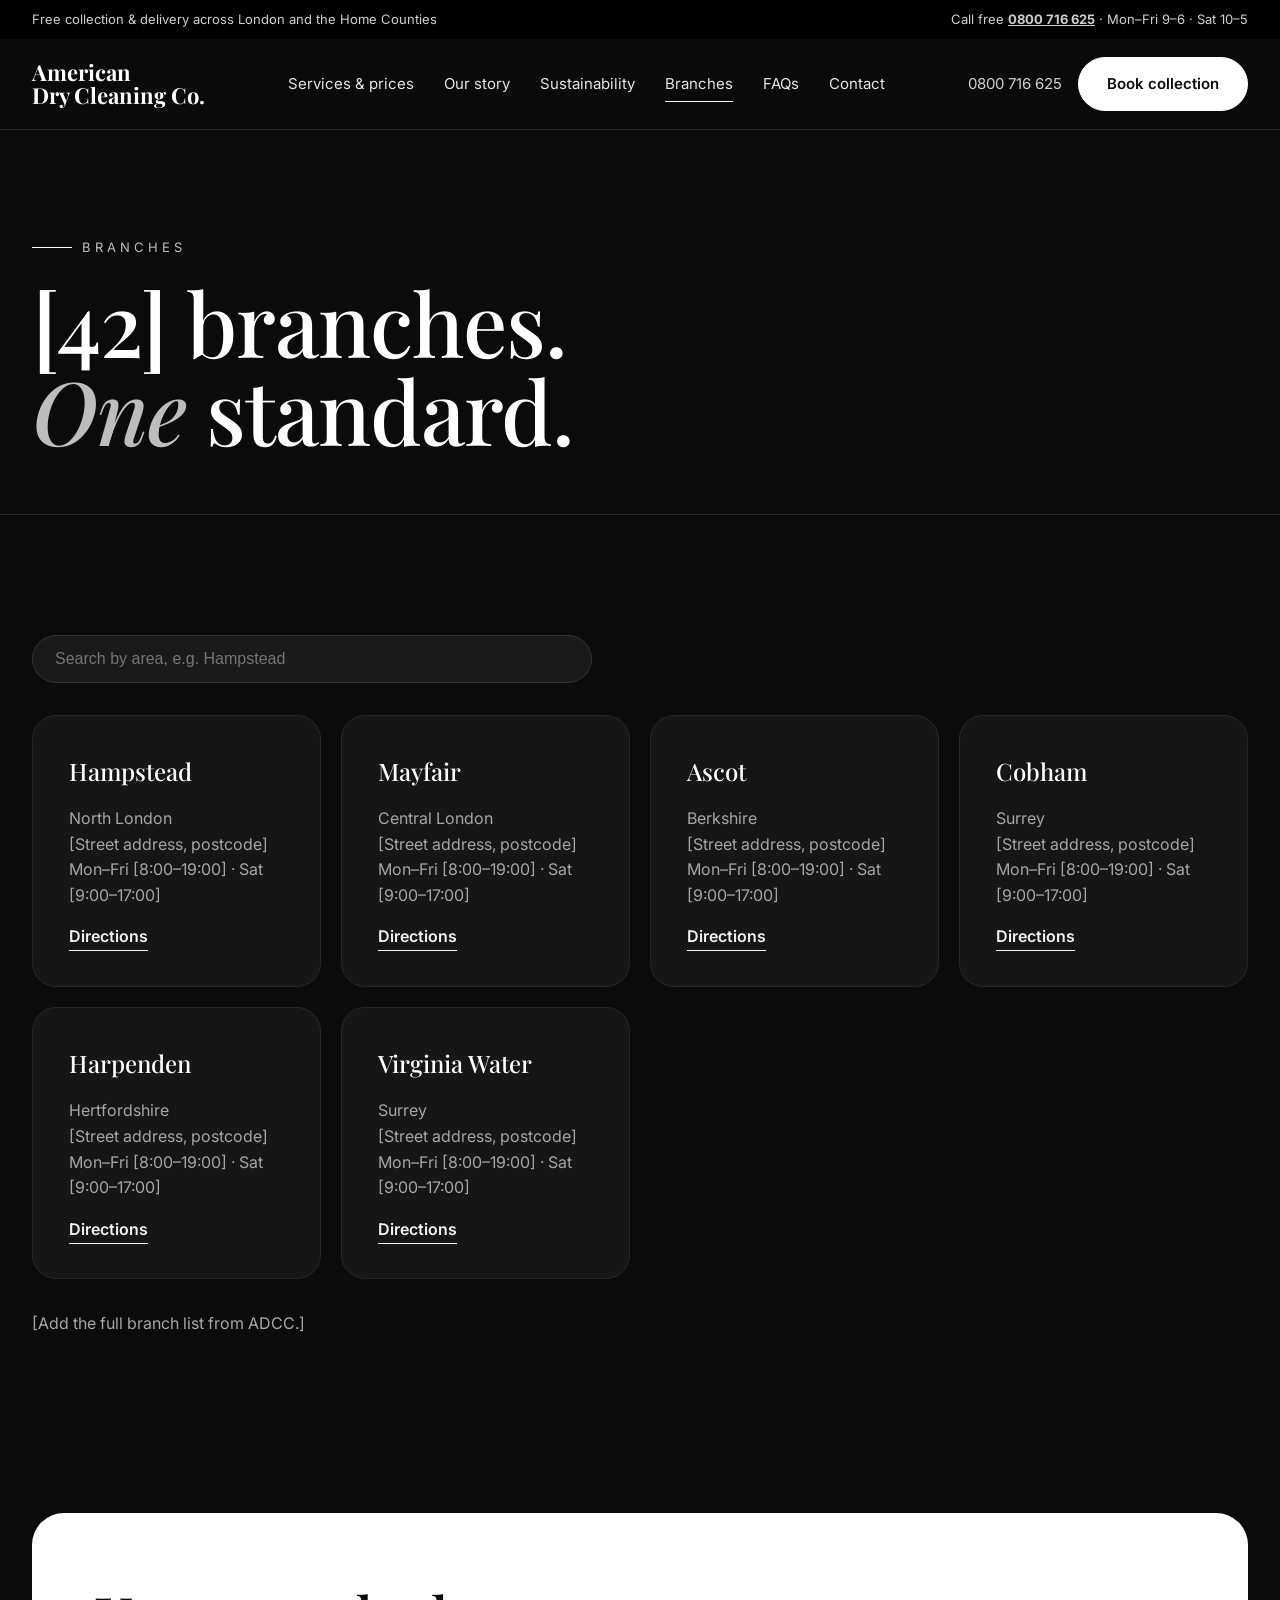
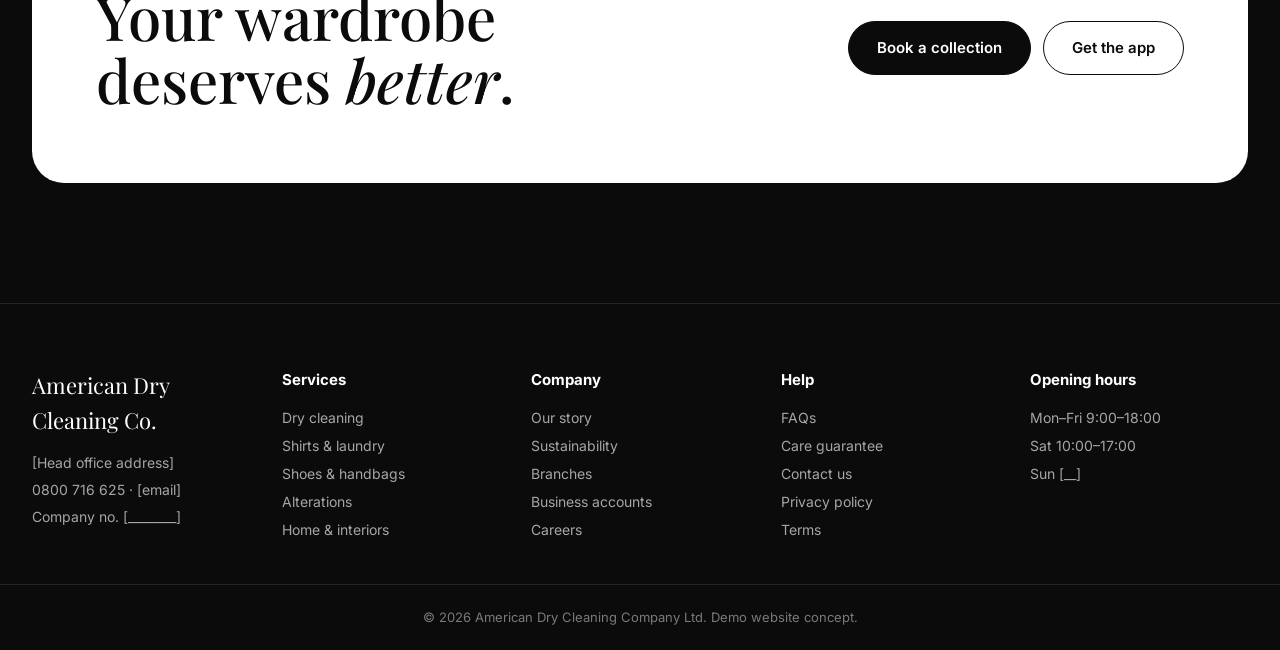
==== branches.html @ c9c5dc47 "ADCC demo website Co-Authored-By: Claude Opus 5.5 <noreply@anthropic.com> Claude-Session: https://cl" ====
<!doctype html>
<html lang="en">
<head>
<meta charset="utf-8">
<meta name="viewport" content="width=device-width, initial-scale=1">
<title>Branches | American Dry Cleaning Company</title>
<meta name="description" content="Find your nearest American Dry Cleaning Company branch in London and the Home Counties, with opening hours and directions.">
<link rel="preconnect" href="https://fonts.googleapis.com">
<link rel="preconnect" href="https://fonts.gstatic.com" crossorigin>
<link href="https://fonts.googleapis.com/css2?family=Playfair+Display:ital,wght@0,500;0,700;1,500&family=Inter:wght@400;500;600&display=swap" rel="stylesheet">
<link rel="stylesheet" href="styles.css">
</head>
<body>
<a class="sr-only" href="#main">Skip to content</a>
<div class="topbar"><div class="wrap"><span>Free collection &amp; delivery across London and the Home Counties</span><span>Call free <a href="tel:0800716625"><b>0800 716 625</b></a> · Mon–Fri 9–6 · Sat 10–5</span></div></div>
<header class="site-header"><div class="wrap">
<a class="logo" href="index.html">American<br>Dry Cleaning Co.</a>
<nav class="nav" aria-label="Main">
<a href="services.html">Services &amp; prices</a>
<a href="our-story.html">Our story</a>
<a href="sustainability.html">Sustainability</a>
<a href="branches.html">Branches</a>
<a href="faq.html">FAQs</a>
<a href="contact.html">Contact</a>
</nav>
<div class="header-cta"><a class="tel" href="tel:0800716625">0800 716 625</a><a class="btn btn-white" href="book.html">Book collection</a>
<button class="menu-btn" aria-label="Open menu" aria-expanded="false"><svg width="22" height="22" viewBox="0 0 24 24" fill="none" stroke="currentColor" stroke-width="2" aria-hidden="true"><path d="M3 6h18M3 12h18M3 18h18"/></svg></button></div>
</div></header>
<main id="main">
<section class="page-hero"><div class="wrap"><span class="eyebrow">Branches</span><h1 style="margin-top:20px">[42] branches.<br><em><i>One</i></em> standard.</h1></div></section>
<section class="section"><div class="wrap">
<div class="branch-search"><label for="branch-q" class="sr-only">Search branches</label><input id="branch-q" type="search" placeholder="Search by area, e.g. Hampstead"></div>
<div class="grid g3"><div class="card branch tilt reveal"><h3>Hampstead</h3><p>North London<br>[Street address, postcode]<br>Mon–Fri [8:00–19:00] · Sat [9:00–17:00]</p><a class="link-line" href="https://maps.google.com/?q=American+Dry+Cleaning+Company+Hampstead" target="_blank" rel="noopener">Directions</a></div><div class="card branch tilt reveal"><h3>Mayfair</h3><p>Central London<br>[Street address, postcode]<br>Mon–Fri [8:00–19:00] · Sat [9:00–17:00]</p><a class="link-line" href="https://maps.google.com/?q=American+Dry+Cleaning+Company+Mayfair" target="_blank" rel="noopener">Directions</a></div><div class="card branch tilt reveal"><h3>Ascot</h3><p>Berkshire<br>[Street address, postcode]<br>Mon–Fri [8:00–19:00] · Sat [9:00–17:00]</p><a class="link-line" href="https://maps.google.com/?q=American+Dry+Cleaning+Company+Ascot" target="_blank" rel="noopener">Directions</a></div><div class="card branch tilt reveal"><h3>Cobham</h3><p>Surrey<br>[Street address, postcode]<br>Mon–Fri [8:00–19:00] · Sat [9:00–17:00]</p><a class="link-line" href="https://maps.google.com/?q=American+Dry+Cleaning+Company+Cobham" target="_blank" rel="noopener">Directions</a></div><div class="card branch tilt reveal"><h3>Harpenden</h3><p>Hertfordshire<br>[Street address, postcode]<br>Mon–Fri [8:00–19:00] · Sat [9:00–17:00]</p><a class="link-line" href="https://maps.google.com/?q=American+Dry+Cleaning+Company+Harpenden" target="_blank" rel="noopener">Directions</a></div><div class="card branch tilt reveal"><h3>Virginia Water</h3><p>Surrey<br>[Street address, postcode]<br>Mon–Fri [8:00–19:00] · Sat [9:00–17:00]</p><a class="link-line" href="https://maps.google.com/?q=American+Dry+Cleaning+Company+Virginia+Water" target="_blank" rel="noopener">Directions</a></div></div>
<p style="color:var(--muted);margin-top:32px">[Add the full branch list from ADCC.]</p>
</div></section>
<section class="section" style="padding-top:40px"><div class="wrap reveal">
<div class="cta-box"><h2>Your wardrobe deserves <i>better</i>.</h2>
<div style="display:flex;gap:12px;flex-wrap:wrap"><a class="btn btn-dark" href="book.html">Book a collection</a><a class="btn btn-outline-dark" href="#">Get the app</a></div></div>
</div></section>
</main>
<footer class="site-footer"><div class="wrap">
<div><p class="serif" style="font-size:22px;color:#fff;margin:0 0 12px">American Dry Cleaning Co.</p><p style="margin:0;line-height:1.8">[Head office address]<br><a href="tel:0800716625" style="display:inline">0800 716 625</a> · [email]<br>Company no. [________]</p></div>
<div><h4>Services</h4><a href="services.html#garments">Dry cleaning</a><a href="services.html#garments">Shirts &amp; laundry</a><a href="services.html#specialist">Shoes &amp; handbags</a><a href="services.html#specialist">Alterations</a><a href="services.html#home">Home &amp; interiors</a></div>
<div><h4>Company</h4><a href="our-story.html">Our story</a><a href="sustainability.html">Sustainability</a><a href="branches.html">Branches</a><a href="contact.html">Business accounts</a><a href="contact.html">Careers</a></div>
<div><h4>Help</h4><a href="faq.html">FAQs</a><a href="faq.html#guarantee">Care guarantee</a><a href="contact.html">Contact us</a><a href="#">Privacy policy</a><a href="#">Terms</a></div>
<div><h4>Opening hours</h4><p style="margin:0;line-height:2">Mon–Fri 9:00–18:00<br>Sat 10:00–17:00<br>Sun [__]</p></div>
</div><div class="copy">© <span data-year></span> American Dry Cleaning Company Ltd. Demo website concept.</div></footer>
<script src="script.js"></script>
</body>
</html>
---- styles.css ----
:root{--ink:#0B0B0B;--panel:#161616;--line:#262626;--muted:#A6A6A6;--soft:#BDBDBD;--white:#FFFFFF;--serif:'Playfair Display',Georgia,serif;--sans:Inter,system-ui,sans-serif}
*{box-sizing:border-box}
html{scroll-behavior:smooth}
body{margin:0;background:var(--ink);color:#F2F2F2;font-family:var(--sans);line-height:1.6;overflow-x:hidden}
img{max-width:100%;display:block}
a{color:inherit}
.wrap{max-width:1280px;margin:0 auto;padding:0 32px}
.serif{font-family:var(--serif)}
h1,h2,h3{font-family:var(--serif);font-weight:500;color:var(--white);margin:0}
h1{font-size:clamp(46px,7vw,88px);line-height:1;letter-spacing:-1px}
h2{font-size:clamp(36px,5vw,60px);line-height:1.05}
h3{font-size:26px}
em{color:var(--soft)}
.eyebrow{display:inline-flex;align-items:center;gap:10px;font-size:13px;letter-spacing:4px;text-transform:uppercase;color:var(--soft)}
.eyebrow:before{content:"";width:40px;height:1px;background:var(--white)}
.lead{font-size:19px;color:var(--soft);max-width:560px}
.section{padding:120px 0}
.light{background:var(--white);color:var(--ink)}
.light h2,.light h3{color:var(--ink)}
.light p{color:#4A4A4A}
.panel{background:var(--panel);border-top:1px solid var(--line);border-bottom:1px solid var(--line)}

/* buttons */
.btn{display:inline-flex;align-items:center;justify-content:center;gap:8px;min-height:48px;padding:14px 28px;border-radius:999px;font-weight:600;font-size:15px;text-decoration:none;border:1.5px solid var(--white);cursor:pointer;font-family:var(--sans);transition:transform .25s,background .25s,color .25s}
.btn:hover{transform:translateY(-2px)}
.btn-white{background:var(--white);color:var(--ink)}
.btn-white:hover{background:#E6E6E6}
.btn-ghost{background:transparent;color:var(--white)}
.btn-dark{background:var(--ink);color:var(--white);border-color:var(--ink)}
.btn-outline-dark{background:transparent;color:var(--ink);border-color:var(--ink)}

/* header */
.topbar{background:#000;color:#CFCFCF;font-size:13px}
.topbar .wrap{display:flex;justify-content:space-between;flex-wrap:wrap;gap:8px;padding-top:9px;padding-bottom:9px}
.site-header{position:sticky;top:0;z-index:50;background:rgba(11,11,11,.85);backdrop-filter:blur(12px);border-bottom:1px solid var(--line)}
.site-header .wrap{display:flex;align-items:center;justify-content:space-between;gap:20px;padding-top:18px;padding-bottom:18px}
.logo{font-family:var(--serif);font-weight:700;font-size:22px;line-height:1.05;text-decoration:none;color:var(--white)}
.nav{display:flex;gap:30px;font-size:15px}
.nav a{text-decoration:none;color:#E6E6E6;position:relative}
.nav a:after{content:"";position:absolute;left:0;bottom:-6px;width:0;height:1px;background:var(--white);transition:width .3s}
.nav a:hover:after,.nav a.active:after{width:100%}
.header-cta{display:flex;gap:16px;align-items:center}
.header-cta .tel{text-decoration:none;color:#CFCFCF;font-size:15px}
.menu-btn{display:none;background:none;border:1px solid var(--line);color:var(--white);border-radius:10px;width:48px;height:48px;cursor:pointer}
@media(max-width:960px){
 .nav{display:none;position:absolute;top:100%;left:0;right:0;flex-direction:column;gap:0;background:var(--ink);border-bottom:1px solid var(--line)}
 .nav.open{display:flex}
 .nav a{padding:16px 32px;border-top:1px solid var(--line)}
 .menu-btn{display:inline-flex;align-items:center;justify-content:center}
 .header-cta .tel{display:none}
}

/* hero */
.hero{padding:60px 0 100px}
.hero-grid{display:grid;grid-template-columns:1.1fr 1fr;gap:48px;align-items:center}
@media(max-width:960px){.hero-grid{grid-template-columns:1fr}}
.hero-copy{display:flex;flex-direction:column;gap:28px}
.postcode{display:flex;flex-wrap:wrap;gap:8px;background:#1A1A1A;border:1px solid #333;border-radius:999px;padding:8px;max-width:560px}
.postcode input{flex:1;min-width:200px;border:none;background:transparent;color:var(--white);font-size:16px;padding:14px 22px;font-family:var(--sans);outline:none}
.postcode-msg{font-size:14px;color:var(--soft);min-height:22px;margin:-16px 0 0 22px}
.stats{display:flex;gap:40px;flex-wrap:wrap}
.stats b{display:block;font-family:var(--serif);font-weight:500;font-size:38px;color:var(--white)}
.stats span{font-size:14px;color:var(--muted)}
.hero-art{position:relative;height:620px;display:flex;justify-content:center}
.glow{position:absolute;top:60px;left:50%;width:460px;height:460px;margin-left:-230px;border-radius:50%;background:radial-gradient(circle,#2C2C2C 0%,var(--ink) 70%)}
.hanger{position:relative;animation:swing 7s ease-in-out infinite;transform-origin:50% 6%}
.float-card{position:absolute;display:flex;gap:14px;align-items:center;border-radius:18px;padding:18px 20px;box-shadow:0 20px 50px rgba(0,0,0,.5);font-size:14px;line-height:1.35}
.fc1{left:0;top:140px;background:var(--white);color:var(--ink);animation:floaty 5s ease-in-out infinite}
.fc2{right:0;top:380px;background:#1A1A1A;border:1px solid #333;animation:floaty 6s ease-in-out 1s infinite}
.bubble{position:absolute;border-radius:50%;border:1px solid #6E6E6E;animation:bubble 7s ease-in infinite}
@media(max-width:600px){.hero-art{height:520px}.hanger{width:300px;height:440px}.fc1{top:60px}.fc2{top:360px}}

/* marquee */
.marquee{border-top:1px solid var(--line);border-bottom:1px solid var(--line);padding:26px 0;overflow:hidden}
.track{display:flex;gap:56px;width:max-content;font-family:var(--serif);font-style:italic;font-size:34px;color:var(--white);white-space:nowrap;animation:marquee 30s linear infinite}
.track span.dot{color:#5A5A5A;font-style:normal}

/* cards */
.grid{display:grid;gap:20px}
.g3{grid-template-columns:repeat(auto-fit,minmax(280px,1fr))}
.g4{grid-template-columns:repeat(auto-fit,minmax(230px,1fr))}
.card{background:var(--panel);border:1px solid var(--line);border-radius:24px;padding:36px;transform-style:preserve-3d;transition:transform .2s ease-out,box-shadow .4s}
.card.white{background:var(--white);color:var(--ink);border-color:var(--white)}
.card.white h3{color:var(--ink)}
.card.white p{color:#4A4A4A}
.card p{color:var(--muted)}
.card h3{margin:24px 0 10px}
.card .price{color:var(--white);margin:0;font-size:15px}
.card.white .price{color:var(--ink)}
.card .price span{color:#7A7A7A}
.tilt:hover{box-shadow:0 30px 60px rgba(0,0,0,.45)}
.head-row{display:flex;flex-wrap:wrap;justify-content:space-between;align-items:end;gap:24px;margin-bottom:56px}
.link-line{font-weight:600;text-decoration:none;border-bottom:1px solid currentColor;padding-bottom:4px}

/* steps */
.step{border-top:2px solid var(--ink);padding-top:28px}
.step .num{font-family:var(--serif);font-size:72px;line-height:1;color:var(--ink);margin:0}
.step h3{font-family:var(--sans);font-weight:600;font-size:22px;margin:16px 0 10px}

/* story */
.story{display:grid;grid-template-columns:1fr 1fr;gap:72px;align-items:center}
@media(max-width:960px){.story{grid-template-columns:1fr}}
.photos{position:relative;height:560px}
.photos img{position:absolute;object-fit:cover;border-radius:20px;box-shadow:0 40px 80px rgba(0,0,0,.6);transform:perspective(1200px) rotateY(-10deg) rotateX(4deg);transition:transform .8s}
.photos img:hover{transform:none}
.photos .p1{left:0;top:0;width:78%;height:380px}
.photos .p2{right:0;bottom:0;width:62%;height:300px;border:6px solid var(--ink)}
.badge{position:absolute;left:42%;top:320px;animation:spin 18s linear infinite}

/* reviews */
.quote-mark{font-family:var(--serif);font-size:64px;line-height:.5;margin:0 0 18px}
blockquote{margin:0 0 24px;font-size:18px;line-height:1.6}
figure{margin:0}
figcaption{font-size:14px;color:var(--muted)}

/* cta */
.cta-box{background:var(--white);color:var(--ink);border-radius:32px;padding:72px 64px;display:flex;flex-wrap:wrap;justify-content:space-between;align-items:center;gap:32px}
.cta-box h2{color:var(--ink);max-width:620px}
@media(max-width:600px){.cta-box{padding:48px 28px}}

/* page hero */
.page-hero{padding:100px 0 60px;border-bottom:1px solid var(--line)}
.page-hero p{margin-top:20px}

/* tables */
.price-table{width:100%;border-collapse:collapse;margin-bottom:56px}
.price-table caption{text-align:left;font-family:var(--serif);font-size:30px;color:var(--white);padding-bottom:16px}
.price-table th,.price-table td{text-align:left;padding:16px 8px;border-bottom:1px solid var(--line)}
.price-table th{font-size:13px;letter-spacing:2px;text-transform:uppercase;color:var(--muted);font-weight:500}
.price-table td:last-child,.price-table th:last-child{text-align:right}

/* forms */
.form{display:grid;gap:18px;max-width:720px}
.form .row{display:grid;grid-template-columns:1fr 1fr;gap:18px}
@media(max-width:600px){.form .row{grid-template-columns:1fr}}
.form label{display:flex;flex-direction:column;gap:8px;font-size:14px;color:var(--soft)}
.form input,.form select,.form textarea{background:#1A1A1A;border:1px solid #333;border-radius:12px;color:var(--white);padding:14px 16px;font-size:16px;font-family:var(--sans)}
.form input:focus,.form select:focus,.form textarea:focus{outline:2px solid var(--white);outline-offset:1px}
.form-success{display:none;background:var(--white);color:var(--ink);border-radius:16px;padding:24px;font-size:17px}
.checks{display:flex;flex-wrap:wrap;gap:10px}
.checks label{flex-direction:row;align-items:center;gap:8px;background:#1A1A1A;border:1px solid #333;border-radius:999px;padding:10px 16px;cursor:pointer}

/* FAQ */
details{border-bottom:1px solid var(--line);padding:22px 0}
summary{cursor:pointer;font-size:19px;color:var(--white);list-style:none;display:flex;justify-content:space-between;gap:20px}
summary:after{content:"+";font-size:24px;transition:transform .3s}
details[open] summary:after{transform:rotate(45deg)}
details p{color:var(--soft);margin:14px 0 0}

/* branches */
.branch-search{display:flex;gap:10px;flex-wrap:wrap;margin-bottom:32px;max-width:560px}
.branch-search input{flex:1;min-width:200px;background:#1A1A1A;border:1px solid #333;border-radius:999px;padding:14px 22px;color:var(--white);font-size:16px}
.branch h3{font-size:24px;margin:0 0 8px}

/* footer */
.site-footer{border-top:1px solid var(--line);color:var(--muted);font-size:14px}
.site-footer .wrap{display:grid;grid-template-columns:repeat(auto-fit,minmax(200px,1fr));gap:32px;padding-top:64px;padding-bottom:40px}
.site-footer h4{color:var(--white);margin:0 0 12px;font-size:15px}
.site-footer a{display:block;text-decoration:none;line-height:2}
.site-footer a:hover{color:var(--white)}
.copy{border-top:1px solid var(--line);padding:22px 32px;text-align:center;font-size:13px;color:#7A7A7A}

/* reveal on scroll */
.reveal{opacity:0;transform:translateY(40px);transition:opacity 1s cubic-bezier(.2,.7,.2,1),transform 1s cubic-bezier(.2,.7,.2,1)}
.reveal.in{opacity:1;transform:none}

@keyframes swing{0%,100%{transform:perspective(900px) rotateY(-22deg) rotateZ(-2deg)}50%{transform:perspective(900px) rotateY(22deg) rotateZ(2deg)}}
@keyframes floaty{0%,100%{transform:translateY(0)}50%{transform:translateY(-14px)}}
@keyframes marquee{from{transform:translateX(0)}to{transform:translateX(-50%)}}
@keyframes spin{to{transform:rotate(360deg)}}
@keyframes bubble{0%{transform:translateY(0) scale(.6);opacity:0}20%{opacity:.7}100%{transform:translateY(-420px) scale(1.1);opacity:0}}
@media(prefers-reduced-motion:reduce){*{animation:none!important;transition:none!important}.reveal{opacity:1;transform:none}}
.sr-only{position:absolute;width:1px;height:1px;overflow:hidden;clip:rect(0 0 0 0)}
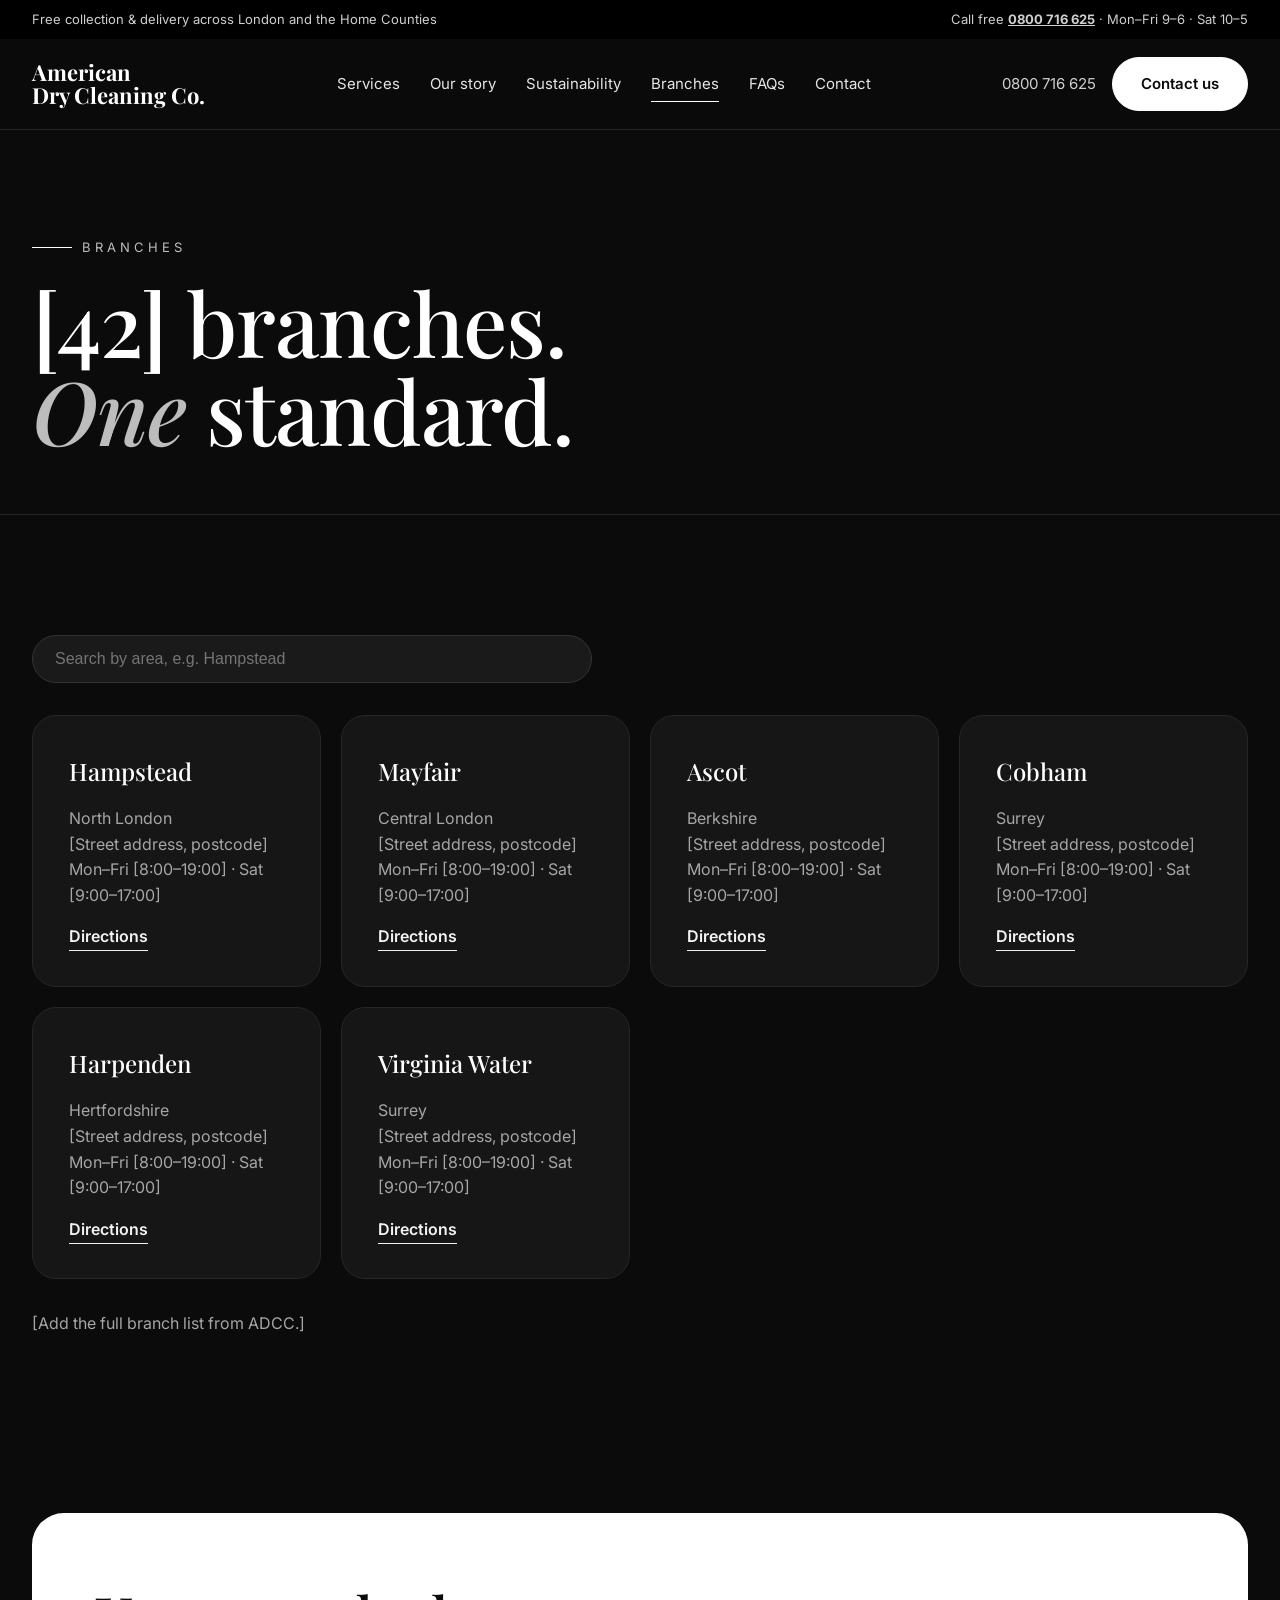
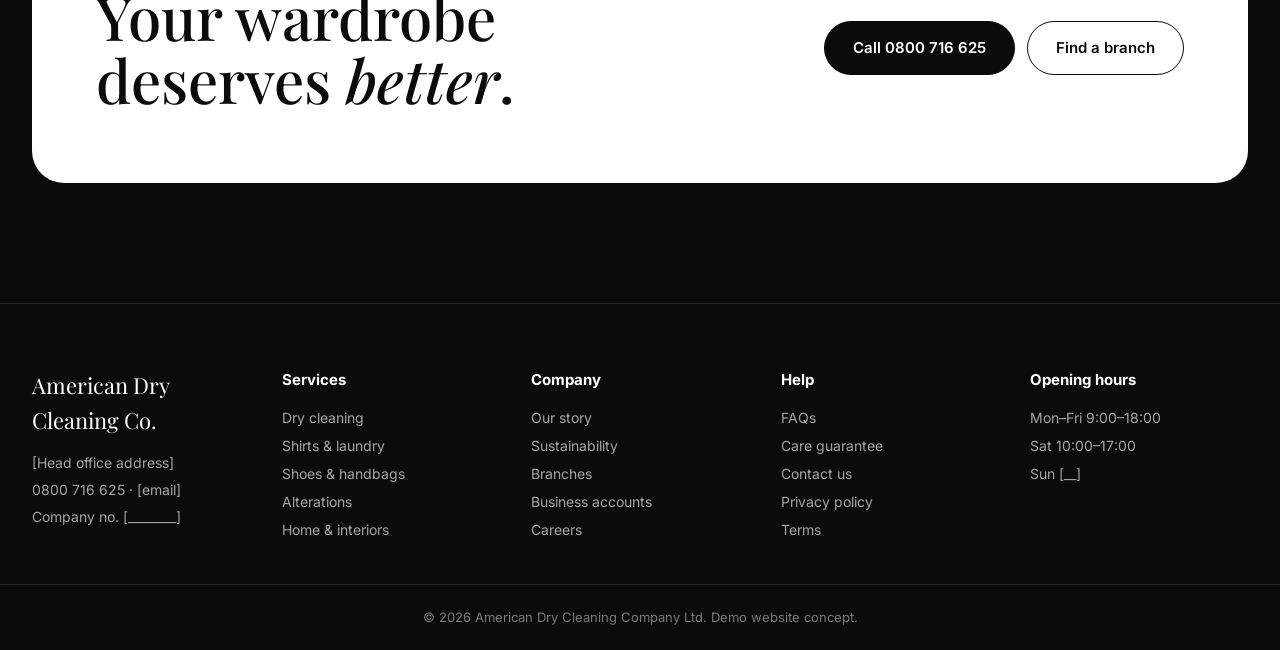
==== commit 1d822843: "Remove app link, booking page and prices Co-Authored-By: Claude Opus 5.5 <noreply@anthropic.com> Cla" ====
--- a/branches.html
+++ b/branches.html
@@ -16,14 +16,14 @@
 <header class="site-header"><div class="wrap">
 <a class="logo" href="index.html">American<br>Dry Cleaning Co.</a>
 <nav class="nav" aria-label="Main">
-<a href="services.html">Services &amp; prices</a>
+<a href="services.html">Services</a>
 <a href="our-story.html">Our story</a>
 <a href="sustainability.html">Sustainability</a>
 <a href="branches.html">Branches</a>
 <a href="faq.html">FAQs</a>
 <a href="contact.html">Contact</a>
 </nav>
-<div class="header-cta"><a class="tel" href="tel:0800716625">0800 716 625</a><a class="btn btn-white" href="book.html">Book collection</a>
+<div class="header-cta"><a class="tel" href="tel:0800716625">0800 716 625</a><a class="btn btn-white" href="contact.html">Contact us</a>
 <button class="menu-btn" aria-label="Open menu" aria-expanded="false"><svg width="22" height="22" viewBox="0 0 24 24" fill="none" stroke="currentColor" stroke-width="2" aria-hidden="true"><path d="M3 6h18M3 12h18M3 18h18"/></svg></button></div>
 </div></header>
 <main id="main">
@@ -35,7 +35,7 @@
 </div></section>
 <section class="section" style="padding-top:40px"><div class="wrap reveal">
 <div class="cta-box"><h2>Your wardrobe deserves <i>better</i>.</h2>
-<div style="display:flex;gap:12px;flex-wrap:wrap"><a class="btn btn-dark" href="book.html">Book a collection</a><a class="btn btn-outline-dark" href="#">Get the app</a></div></div>
+<div style="display:flex;gap:12px;flex-wrap:wrap"><a class="btn btn-dark" href="tel:0800716625">Call 0800 716 625</a><a class="btn btn-outline-dark" href="branches.html">Find a branch</a></div></div>
 </div></section>
 </main>
 <footer class="site-footer"><div class="wrap">
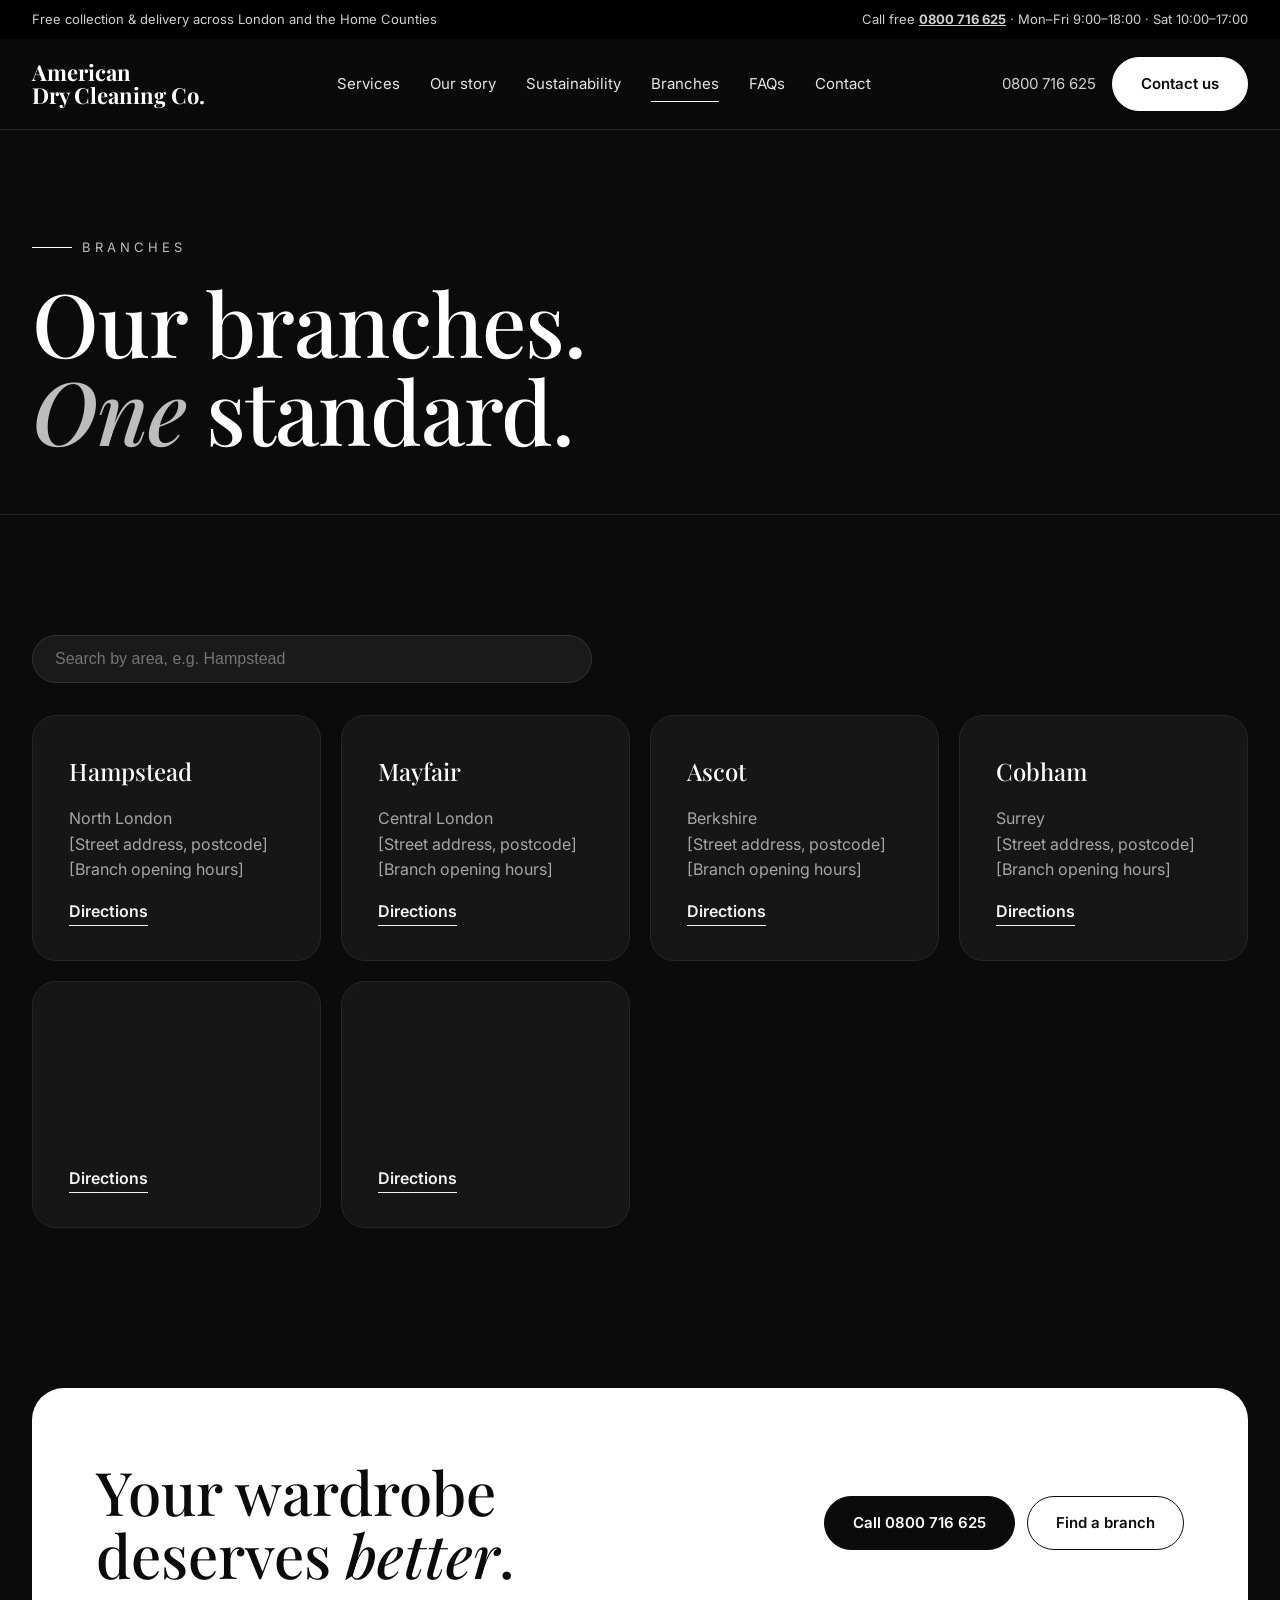
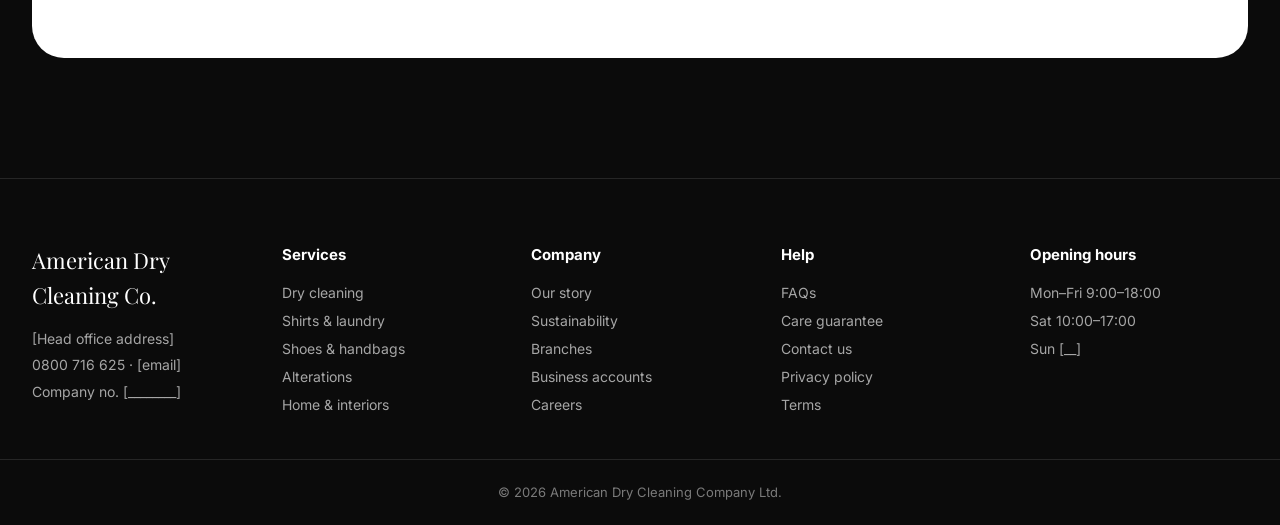
==== commit b4e4b32c: "Fix footer links, postcode message, hours and leftover notes Co-Authored-By: Claude Opus 5.5 <norepl" ====
--- a/branches.html
+++ b/branches.html
@@ -12,7 +12,7 @@
 </head>
 <body>
 <a class="sr-only" href="#main">Skip to content</a>
-<div class="topbar"><div class="wrap"><span>Free collection &amp; delivery across London and the Home Counties</span><span>Call free <a href="tel:0800716625"><b>0800 716 625</b></a> · Mon–Fri 9–6 · Sat 10–5</span></div></div>
+<div class="topbar"><div class="wrap"><span>Free collection &amp; delivery across London and the Home Counties</span><span>Call free <a href="tel:0800716625"><b>0800 716 625</b></a> · Mon–Fri 9:00–18:00 · Sat 10:00–17:00</span></div></div>
 <header class="site-header"><div class="wrap">
 <a class="logo" href="index.html">American<br>Dry Cleaning Co.</a>
 <nav class="nav" aria-label="Main">
@@ -27,11 +27,10 @@
 <button class="menu-btn" aria-label="Open menu" aria-expanded="false"><svg width="22" height="22" viewBox="0 0 24 24" fill="none" stroke="currentColor" stroke-width="2" aria-hidden="true"><path d="M3 6h18M3 12h18M3 18h18"/></svg></button></div>
 </div></header>
 <main id="main">
-<section class="page-hero"><div class="wrap"><span class="eyebrow">Branches</span><h1 style="margin-top:20px">[42] branches.<br><em><i>One</i></em> standard.</h1></div></section>
+<section class="page-hero"><div class="wrap"><span class="eyebrow">Branches</span><h1 style="margin-top:20px">Our branches.<br><em><i>One</i></em> standard.</h1></div></section>
 <section class="section"><div class="wrap">
 <div class="branch-search"><label for="branch-q" class="sr-only">Search branches</label><input id="branch-q" type="search" placeholder="Search by area, e.g. Hampstead"></div>
-<div class="grid g3"><div class="card branch tilt reveal"><h3>Hampstead</h3><p>North London<br>[Street address, postcode]<br>Mon–Fri [8:00–19:00] · Sat [9:00–17:00]</p><a class="link-line" href="https://maps.google.com/?q=American+Dry+Cleaning+Company+Hampstead" target="_blank" rel="noopener">Directions</a></div><div class="card branch tilt reveal"><h3>Mayfair</h3><p>Central London<br>[Street address, postcode]<br>Mon–Fri [8:00–19:00] · Sat [9:00–17:00]</p><a class="link-line" href="https://maps.google.com/?q=American+Dry+Cleaning+Company+Mayfair" target="_blank" rel="noopener">Directions</a></div><div class="card branch tilt reveal"><h3>Ascot</h3><p>Berkshire<br>[Street address, postcode]<br>Mon–Fri [8:00–19:00] · Sat [9:00–17:00]</p><a class="link-line" href="https://maps.google.com/?q=American+Dry+Cleaning+Company+Ascot" target="_blank" rel="noopener">Directions</a></div><div class="card branch tilt reveal"><h3>Cobham</h3><p>Surrey<br>[Street address, postcode]<br>Mon–Fri [8:00–19:00] · Sat [9:00–17:00]</p><a class="link-line" href="https://maps.google.com/?q=American+Dry+Cleaning+Company+Cobham" target="_blank" rel="noopener">Directions</a></div><div class="card branch tilt reveal"><h3>Harpenden</h3><p>Hertfordshire<br>[Street address, postcode]<br>Mon–Fri [8:00–19:00] · Sat [9:00–17:00]</p><a class="link-line" href="https://maps.google.com/?q=American+Dry+Cleaning+Company+Harpenden" target="_blank" rel="noopener">Directions</a></div><div class="card branch tilt reveal"><h3>Virginia Water</h3><p>Surrey<br>[Street address, postcode]<br>Mon–Fri [8:00–19:00] · Sat [9:00–17:00]</p><a class="link-line" href="https://maps.google.com/?q=American+Dry+Cleaning+Company+Virginia+Water" target="_blank" rel="noopener">Directions</a></div></div>
-<p style="color:var(--muted);margin-top:32px">[Add the full branch list from ADCC.]</p>
+<div class="grid g3"><div class="card branch tilt reveal"><h3>Hampstead</h3><p>North London<br>[Street address, postcode]<br>[Branch opening hours]</p><a class="link-line" href="https://maps.google.com/?q=American+Dry+Cleaning+Company+Hampstead" target="_blank" rel="noopener">Directions</a></div><div class="card branch tilt reveal"><h3>Mayfair</h3><p>Central London<br>[Street address, postcode]<br>[Branch opening hours]</p><a class="link-line" href="https://maps.google.com/?q=American+Dry+Cleaning+Company+Mayfair" target="_blank" rel="noopener">Directions</a></div><div class="card branch tilt reveal"><h3>Ascot</h3><p>Berkshire<br>[Street address, postcode]<br>[Branch opening hours]</p><a class="link-line" href="https://maps.google.com/?q=American+Dry+Cleaning+Company+Ascot" target="_blank" rel="noopener">Directions</a></div><div class="card branch tilt reveal"><h3>Cobham</h3><p>Surrey<br>[Street address, postcode]<br>[Branch opening hours]</p><a class="link-line" href="https://maps.google.com/?q=American+Dry+Cleaning+Company+Cobham" target="_blank" rel="noopener">Directions</a></div><div class="card branch tilt reveal"><h3>Harpenden</h3><p>Hertfordshire<br>[Street address, postcode]<br>[Branch opening hours]</p><a class="link-line" href="https://maps.google.com/?q=American+Dry+Cleaning+Company+Harpenden" target="_blank" rel="noopener">Directions</a></div><div class="card branch tilt reveal"><h3>Virginia Water</h3><p>Surrey<br>[Street address, postcode]<br>[Branch opening hours]</p><a class="link-line" href="https://maps.google.com/?q=American+Dry+Cleaning+Company+Virginia+Water" target="_blank" rel="noopener">Directions</a></div></div>
 </div></section>
 <section class="section" style="padding-top:40px"><div class="wrap reveal">
 <div class="cta-box"><h2>Your wardrobe deserves <i>better</i>.</h2>
@@ -40,11 +39,11 @@
 </main>
 <footer class="site-footer"><div class="wrap">
 <div><p class="serif" style="font-size:22px;color:#fff;margin:0 0 12px">American Dry Cleaning Co.</p><p style="margin:0;line-height:1.8">[Head office address]<br><a href="tel:0800716625" style="display:inline">0800 716 625</a> · [email]<br>Company no. [________]</p></div>
-<div><h4>Services</h4><a href="services.html#garments">Dry cleaning</a><a href="services.html#garments">Shirts &amp; laundry</a><a href="services.html#specialist">Shoes &amp; handbags</a><a href="services.html#specialist">Alterations</a><a href="services.html#home">Home &amp; interiors</a></div>
+<div><h4>Services</h4><a href="services.html">Dry cleaning</a><a href="services.html">Shirts &amp; laundry</a><a href="services.html">Shoes &amp; handbags</a><a href="services.html">Alterations</a><a href="services.html">Home &amp; interiors</a></div>
 <div><h4>Company</h4><a href="our-story.html">Our story</a><a href="sustainability.html">Sustainability</a><a href="branches.html">Branches</a><a href="contact.html">Business accounts</a><a href="contact.html">Careers</a></div>
 <div><h4>Help</h4><a href="faq.html">FAQs</a><a href="faq.html#guarantee">Care guarantee</a><a href="contact.html">Contact us</a><a href="#">Privacy policy</a><a href="#">Terms</a></div>
 <div><h4>Opening hours</h4><p style="margin:0;line-height:2">Mon–Fri 9:00–18:00<br>Sat 10:00–17:00<br>Sun [__]</p></div>
-</div><div class="copy">© <span data-year></span> American Dry Cleaning Company Ltd. Demo website concept.</div></footer>
+</div><div class="copy">© <span data-year></span> American Dry Cleaning Company Ltd.</div></footer>
 <script src="script.js"></script>
 </body>
 </html>
